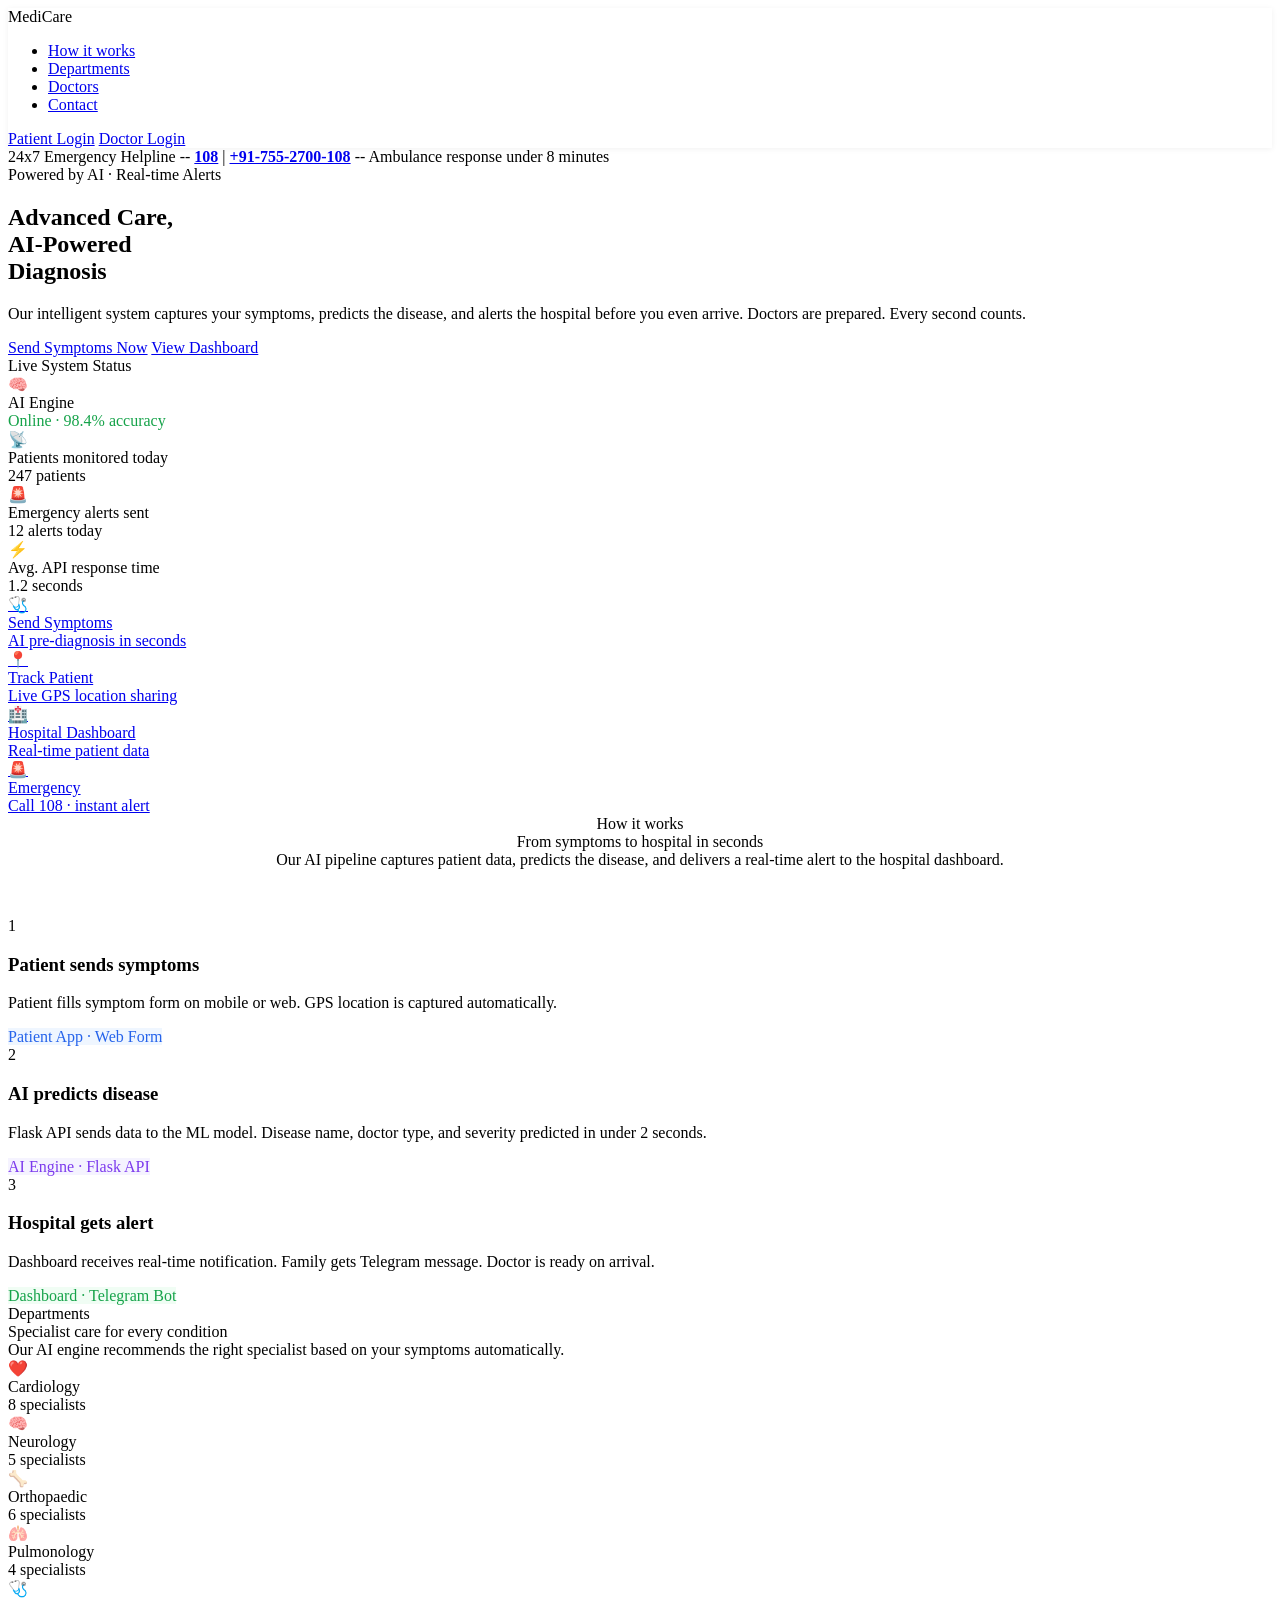
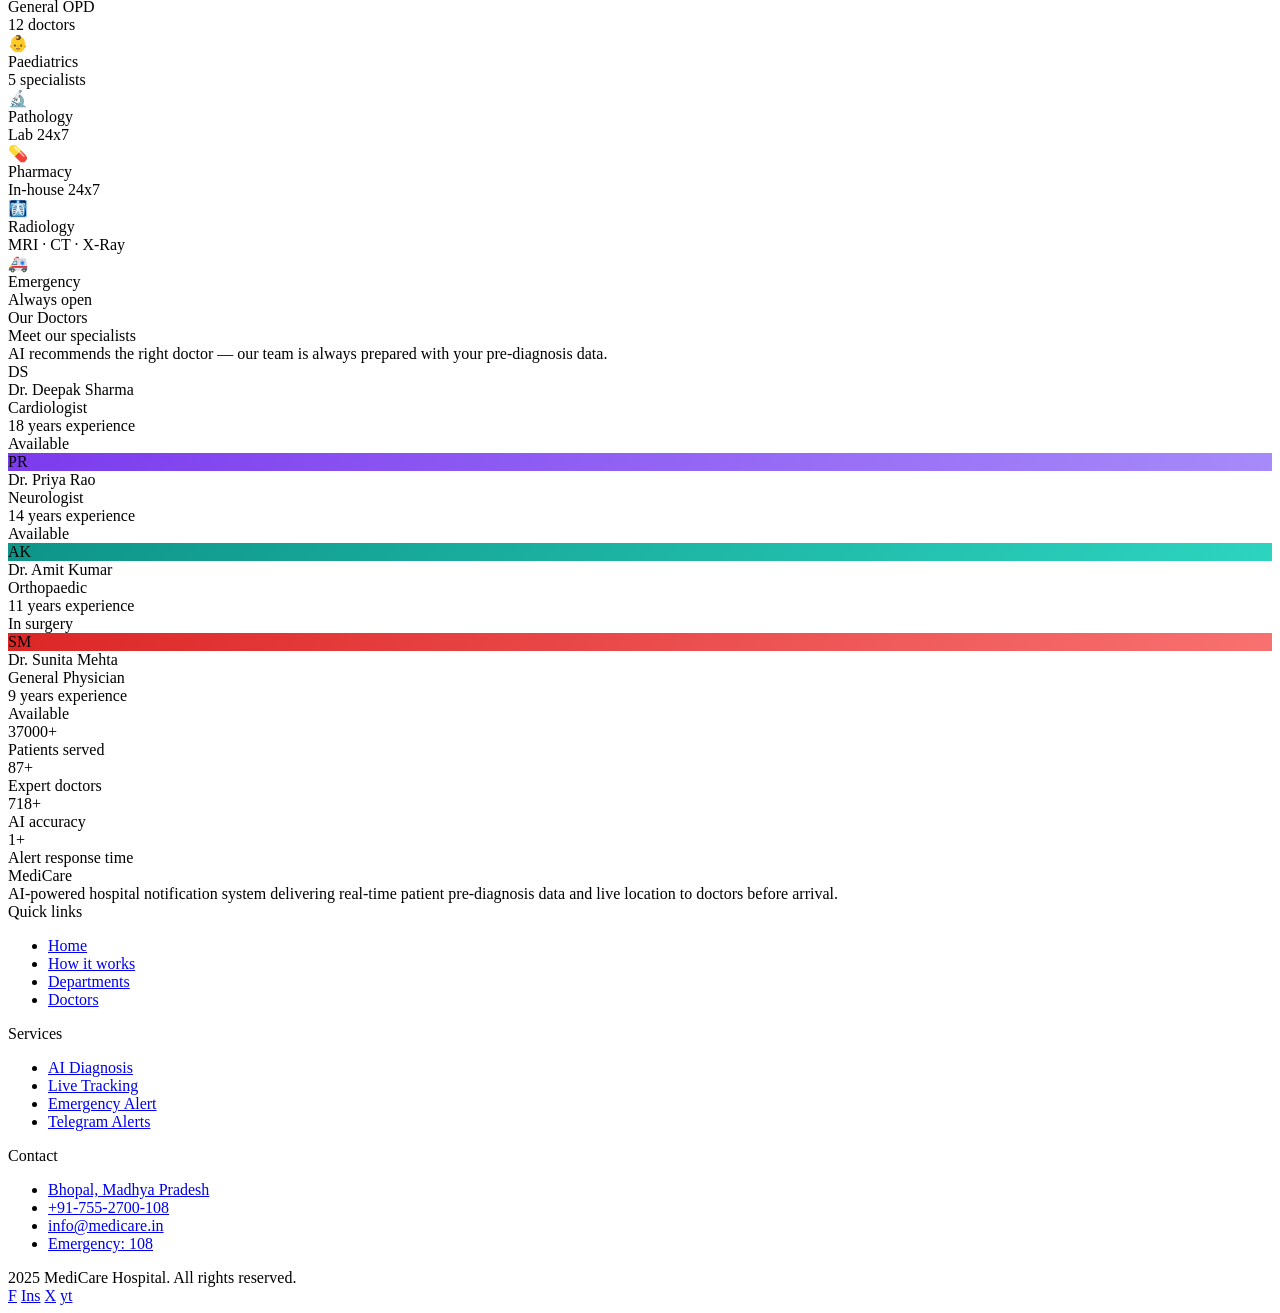
==== index.html @ 2931f601 "Initial commit" ====
<!DOCTYPE html>
<html lang="en">
<head>
  <meta charset="UTF-8"/>
  <meta name="viewport" content="width=device-width, initial-scale=1.0"/>
  <title>MediCare Hospital — AI-Powered Healthcare</title>
  <link href="https://fonts.googleapis.com/css2?family=Cormorant+Garamond:wght@600;700&family=DM+Sans:wght@300;400;500;600&display=swap" rel="stylesheet"/>
  <link rel="stylesheet" href="styles.css"/>
  <link rel="stylesheet" href="navbar-auth.css"/>
</head>
<body>

  <!-- NAVBAR -->
  <nav>
    <div class="logo">Medi<span>Care</span></div>
    <ul class="nav-links">
      <li><a href="#how">How it works</a></li>
      <li><a href="#departments">Departments</a></li>
      <li><a href="#doctors">Doctors</a></li>
      <li><a href="#contact">Contact</a></li>
    </ul>
    <div class="nav-right">
      <a href=" patient-login.html" class="btn btn-outline">Patient Login</a>
      <a href="doctor-login.html" class="btn btn-blue">Doctor Login</a>
    </div>
  </nav>

  <!-- EMERGENCY STRIP -->
  <div class="emergency-strip">
    <div class="pulse-dot"></div>
    <span>24x7 Emergency Helpline --</span>
    
  <a href="tel:108"><strong>108</strong></a> |
  <a href="tel:+917552700108"><strong>+91-755-2700-108</strong></a>


    <span>-- Ambulance response under 8 minutes</span>
  </div>
  

  <!-- HERO -->
  <section class="hero">
    <div class="hero-left">
      <div class="ai-badge">
        <div class="ai-badge-dot"></div>
        Powered by AI · Real-time Alerts
      </div>
      <h1>Advanced Care,<br/><span>AI-Powered</span><br/>Diagnosis</h1>
      <p>Our intelligent system captures your symptoms, predicts the disease, and alerts the hospital before you even arrive. Doctors are prepared. Every second counts.</p>
      <div class="hero-btns">
        <a href="#" class="btn btn-blue btn-lg">Send Symptoms Now</a>
        <a href="#" id="dashboardHero" class="btn btn-outline btn-lg">View Dashboard</a>
      </div>
    </div>
    <div class="hero-right">
      <div class="hero-card">
        <div class="hero-card-title">Live System Status</div>
        <div class="stat-row">
          <div class="stat-icon blue">🧠</div>
          <div>
            <div class="stat-label">AI Engine</div>
            <div class="stat-value" style="color:#16a34a">Online · 98.4% accuracy</div>
          </div>
        </div>
        <div class="stat-row">
          <div class="stat-icon green">📡</div>
          <div>
            <div class="stat-label">Patients monitored today</div>
            <div class="stat-value">247 patients</div>
          </div>
        </div>
        <div class="stat-row">
          <div class="stat-icon red">🚨</div>
          <div>
            <div class="stat-label">Emergency alerts sent</div>
            <div class="stat-value">12 alerts today</div>
          </div>
        </div>
        <div class="stat-row">
          <div class="stat-icon amber">⚡</div>
          <div>
            <div class="stat-label">Avg. API response time</div>
            <div class="stat-value">1.2 seconds</div>
          </div>
        </div>
      </div>
    </div>
  </section>

  <!-- QUICK ACTIONS -->
  <div class="quick-actions">
    <a class="qa-item" href="#"><div class="qa-icon">🩺</div><div><div class="qa-text-title">Send Symptoms</div><div class="qa-text-sub">AI pre-diagnosis in seconds</div></div></a>
    <a class="qa-item" href="#"><div class="qa-icon">📍</div><div><div class="qa-text-title">Track Patient</div><div class="qa-text-sub">Live GPS location sharing</div></div></a>
<a class="qa-item" id="dashboardQA" href="#">
  <div class="qa-icon">🏥</div>
  <div>
    <div class="qa-text-title">Hospital Dashboard</div>
    <div class="qa-text-sub">Real-time patient data</div>
  </div>
</a>    
<a class="qa-item" href="#"><div class="qa-icon">🚨</div><div><div class="qa-text-title">Emergency</div><div class="qa-text-sub">Call 108 · instant alert</div></div></a>
  </div>

  <!-- HOW IT WORKS -->
  <section class="section how-section" id="how">
    <div style="text-align:center">
      <div class="section-tag">How it works</div>
      <div class="section-title">From symptoms to hospital in seconds</div>
      <div class="section-sub" style="margin:0 auto 48px">Our AI pipeline captures patient data, predicts the disease, and delivers a real-time alert to the hospital dashboard.</div>
    </div>
    <div class="steps">
      <div class="step">
        <div class="step-num">1</div>
        <h3>Patient sends symptoms</h3>
        <p>Patient fills symptom form on mobile or web. GPS location is captured automatically.</p>
        <span class="step-tag" style="background:#eff6ff;color:#2563eb">Patient App · Web Form</span>
      </div>
      <div class="step">
        <div class="step-num">2</div>
        <h3>AI predicts disease</h3>
        <p>Flask API sends data to the ML model. Disease name, doctor type, and severity predicted in under 2 seconds.</p>
        <span class="step-tag" style="background:#f5f3ff;color:#7c3aed">AI Engine · Flask API</span>
      </div>
      <div class="step">
        <div class="step-num">3</div>
        <h3>Hospital gets alert</h3>
        <p>Dashboard receives real-time notification. Family gets Telegram message. Doctor is ready on arrival.</p>
        <span class="step-tag" style="background:#f0fdf4;color:#16a34a">Dashboard · Telegram Bot</span>
      </div>
    </div>
  </section>

  <!-- DEPARTMENTS -->
  <section class="section dept-section" id="departments">
    <div class="section-tag">Departments</div>
    <div class="section-title">Specialist care for every condition</div>
    <div class="section-sub">Our AI engine recommends the right specialist based on your symptoms automatically.</div>
    <div class="dept-grid">
      <div class="dept-card"><span class="dept-icon">❤️</span><div class="dept-name">Cardiology</div><div class="dept-count">8 specialists</div></div>
      <div class="dept-card"><span class="dept-icon">🧠</span><div class="dept-name">Neurology</div><div class="dept-count">5 specialists</div></div>
      <div class="dept-card"><span class="dept-icon">🦴</span><div class="dept-name">Orthopaedic</div><div class="dept-count">6 specialists</div></div>
      <div class="dept-card"><span class="dept-icon">🫁</span><div class="dept-name">Pulmonology</div><div class="dept-count">4 specialists</div></div>
      <div class="dept-card"><span class="dept-icon">🩺</span><div class="dept-name">General OPD</div><div class="dept-count">12 doctors</div></div>
      <div class="dept-card"><span class="dept-icon">👶</span><div class="dept-name">Paediatrics</div><div class="dept-count">5 specialists</div></div>
      <div class="dept-card"><span class="dept-icon">🔬</span><div class="dept-name">Pathology</div><div class="dept-count">Lab 24x7</div></div>
      <div class="dept-card"><span class="dept-icon">💊</span><div class="dept-name">Pharmacy</div><div class="dept-count">In-house 24x7</div></div>
      <div class="dept-card"><span class="dept-icon">🩻</span><div class="dept-name">Radiology</div><div class="dept-count">MRI · CT · X-Ray</div></div>
      <div class="dept-card"><span class="dept-icon">🚑</span><div class="dept-name">Emergency</div><div class="dept-count">Always open</div></div>
     
    </div>
  </section>

  <!-- DOCTORS -->
  <section class="section doctors-section" id="doctors">
    <div class="section-tag">Our Doctors</div>
    <div class="section-title">Meet our specialists</div>
    <div class="section-sub">AI recommends the right doctor — our team is always prepared with your pre-diagnosis data.</div>
    <div class="doctors-grid">
      <div class="doctor-card">
        <div class="doctor-avatar">DS</div>
        <div class="doctor-name">Dr. Deepak Sharma</div>
        <div class="doctor-spec">Cardiologist</div>
        <div class="doctor-exp">18 years experience</div>
        <span class="available-badge available">Available</span>
      </div>
      <div class="doctor-card">
        <div class="doctor-avatar" style="background:linear-gradient(135deg,#7c3aed,#a78bfa)">PR</div>
        <div class="doctor-name">Dr. Priya Rao</div>
        <div class="doctor-spec">Neurologist</div>
        <div class="doctor-exp">14 years experience</div>
        <span class="available-badge available">Available</span>
      </div>
      <div class="doctor-card">
        <div class="doctor-avatar" style="background:linear-gradient(135deg,#0d9488,#2dd4bf)">AK</div>
        <div class="doctor-name">Dr. Amit Kumar</div>
        <div class="doctor-spec">Orthopaedic</div>
        <div class="doctor-exp">11 years experience</div>
        <span class="available-badge busy">In surgery</span>
      </div>
      <div class="doctor-card">
        <div class="doctor-avatar" style="background:linear-gradient(135deg,#dc2626,#f87171)">SM</div>
        <div class="doctor-name">Dr. Sunita Mehta</div>
        <div class="doctor-spec">General Physician</div>
        <div class="doctor-exp">9 years experience</div>
        <span class="available-badge available">Available</span>
      </div>
    </div>
  </section>

  <!-- STATS -->
  <section class="stats-section">
    <div class="stats-grid">
      <div class="stat-item"><div class="stat-number">50,000+</div><div class="stat-divider"></div><div class="stat-name">Patients served</div></div>
      <div class="stat-item"><div class="stat-number">120+</div><div class="stat-divider"></div><div class="stat-name">Expert doctors</div></div>
      <div class="stat-item"><div class="stat-number">98.4%</div><div class="stat-divider"></div><div class="stat-name">AI accuracy</div></div>
      <div class="stat-item"><div class="stat-number">2s</div><div class="stat-divider"></div><div class="stat-name">Alert response time</div></div>
    </div>
  </section>

  <!-- FOOTER -->
  <footer id="contact">
    <div class="footer-grid">
      <div>
        <div class="footer-logo">Medi<span>Care</span></div>
        <div class="footer-desc">AI-powered hospital notification system delivering real-time patient pre-diagnosis data and live location to doctors before arrival.</div>
      </div>
      <div>
        <div class="footer-heading">Quick links</div>
        <ul class="footer-links">
          <li><a href="#">Home</a></li>
          <li><a href="#how">How it works</a></li>
          <li><a href="#departments">Departments</a></li>
          <li><a href="#doctors">Doctors</a></li>
        </ul>
      </div>
      <div>
        <div class="footer-heading">Services</div>
        <ul class="footer-links">
          <li><a href="#">AI Diagnosis</a></li>
          <li><a href="#">Live Tracking</a></li>
          <li><a href="#">Emergency Alert</a></li>
          <li><a href="#">Telegram Alerts</a></li>
        </ul>
      </div>
      <div>
        <div class="footer-heading">Contact</div>
        <ul class="footer-links">
          <li><a href="#">Bhopal, Madhya Pradesh</a></li>
          <li><a href="#">+91-755-2700-108</a></li>
          <li><a href="#">info@medicare.in</a></li>
          <li><a href="#">Emergency: 108</a></li>
        </ul>
      </div>
    </div>
    <div class="footer-bottom">
      <div class="footer-copy">2025 MediCare Hospital. All rights reserved.</div>
      <div class="footer-socials">
        <a class="social-btn" href="https://www.facebook.com/" target="_blank">F</a>
<a class="social-btn" href="https://www.instagram.com/" target="_blank">Ins</a>
<a class="social-btn" href="https://x.com/" target="_blank">X</a>
<a class="social-btn" href="https://www.youtube.com/" target="_blank">yt</a>
    </div>
  </footer>
  <!-- Patient login-->

  
<script src="script.js"></script>
 <script src="auth.js"></script>
<script>
  Auth.updateNavbar(); // navbar check karo page load pe
</script>
</body>
</html>
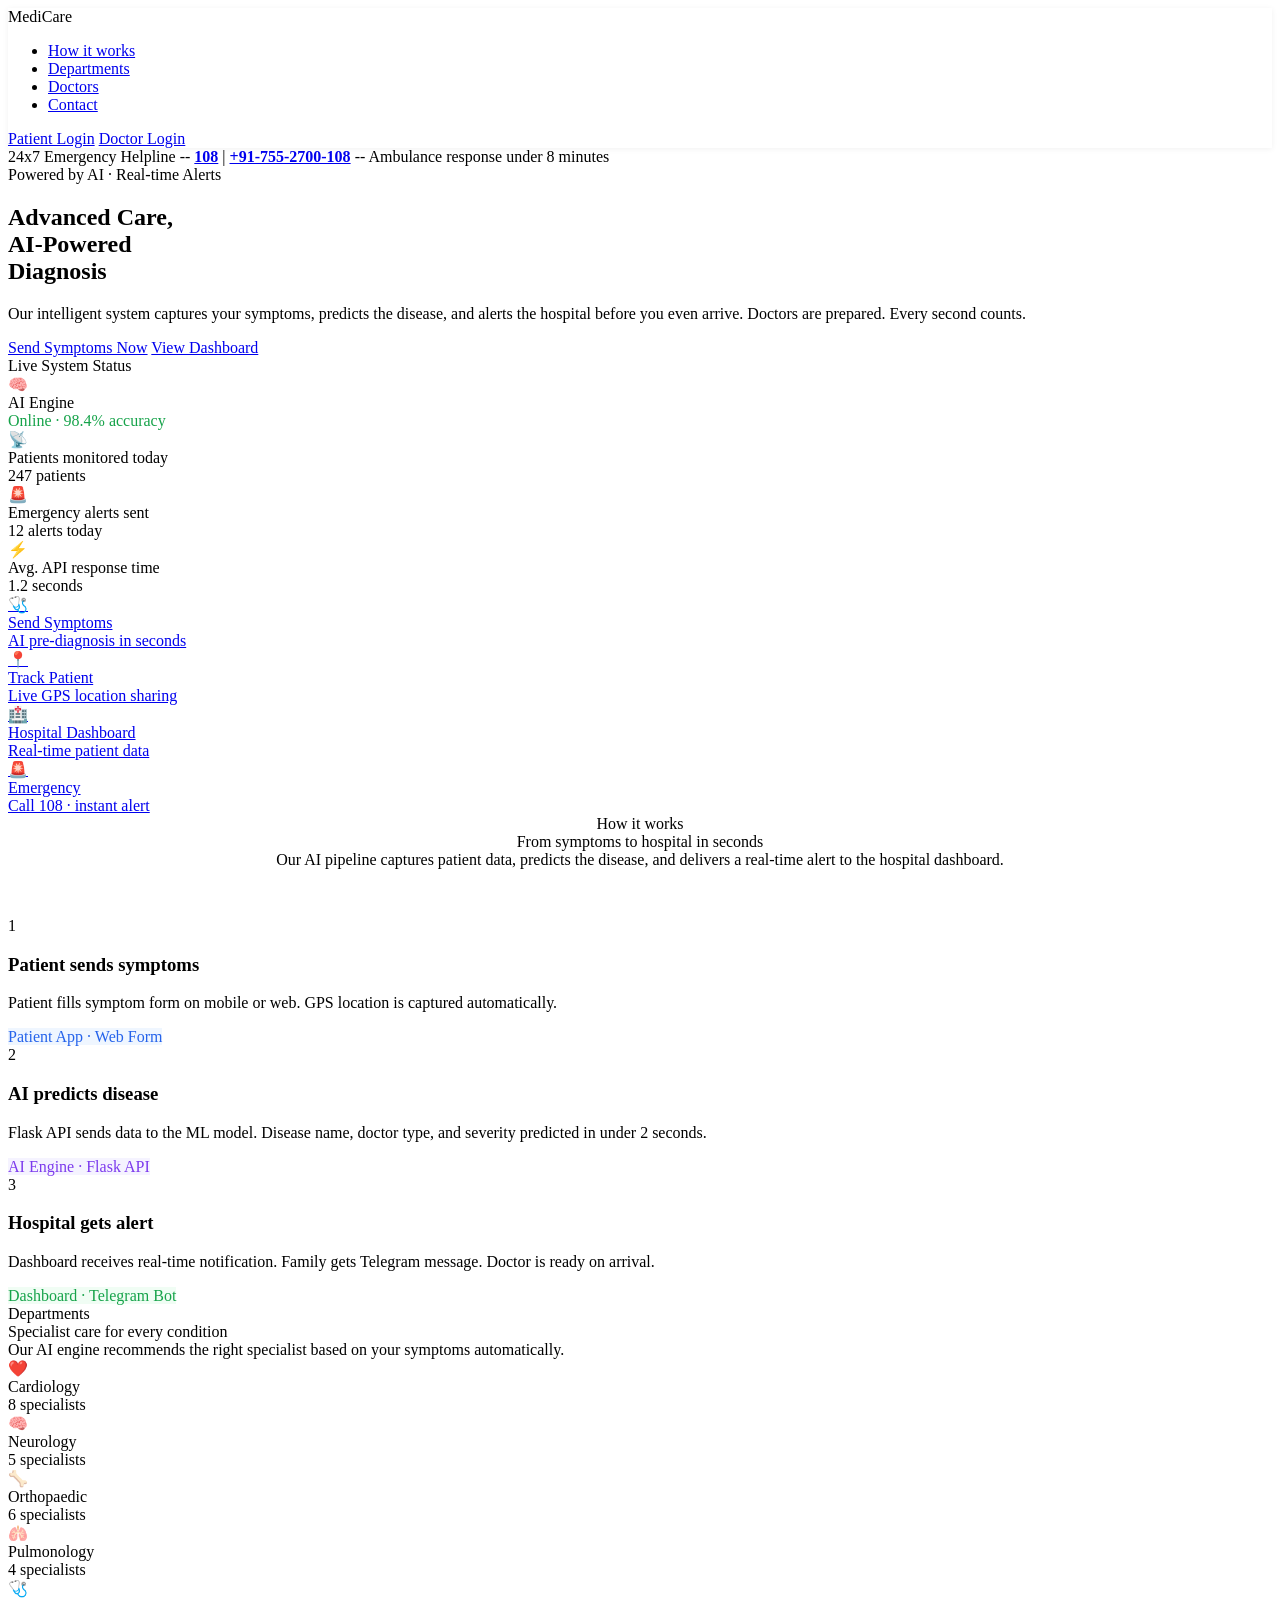
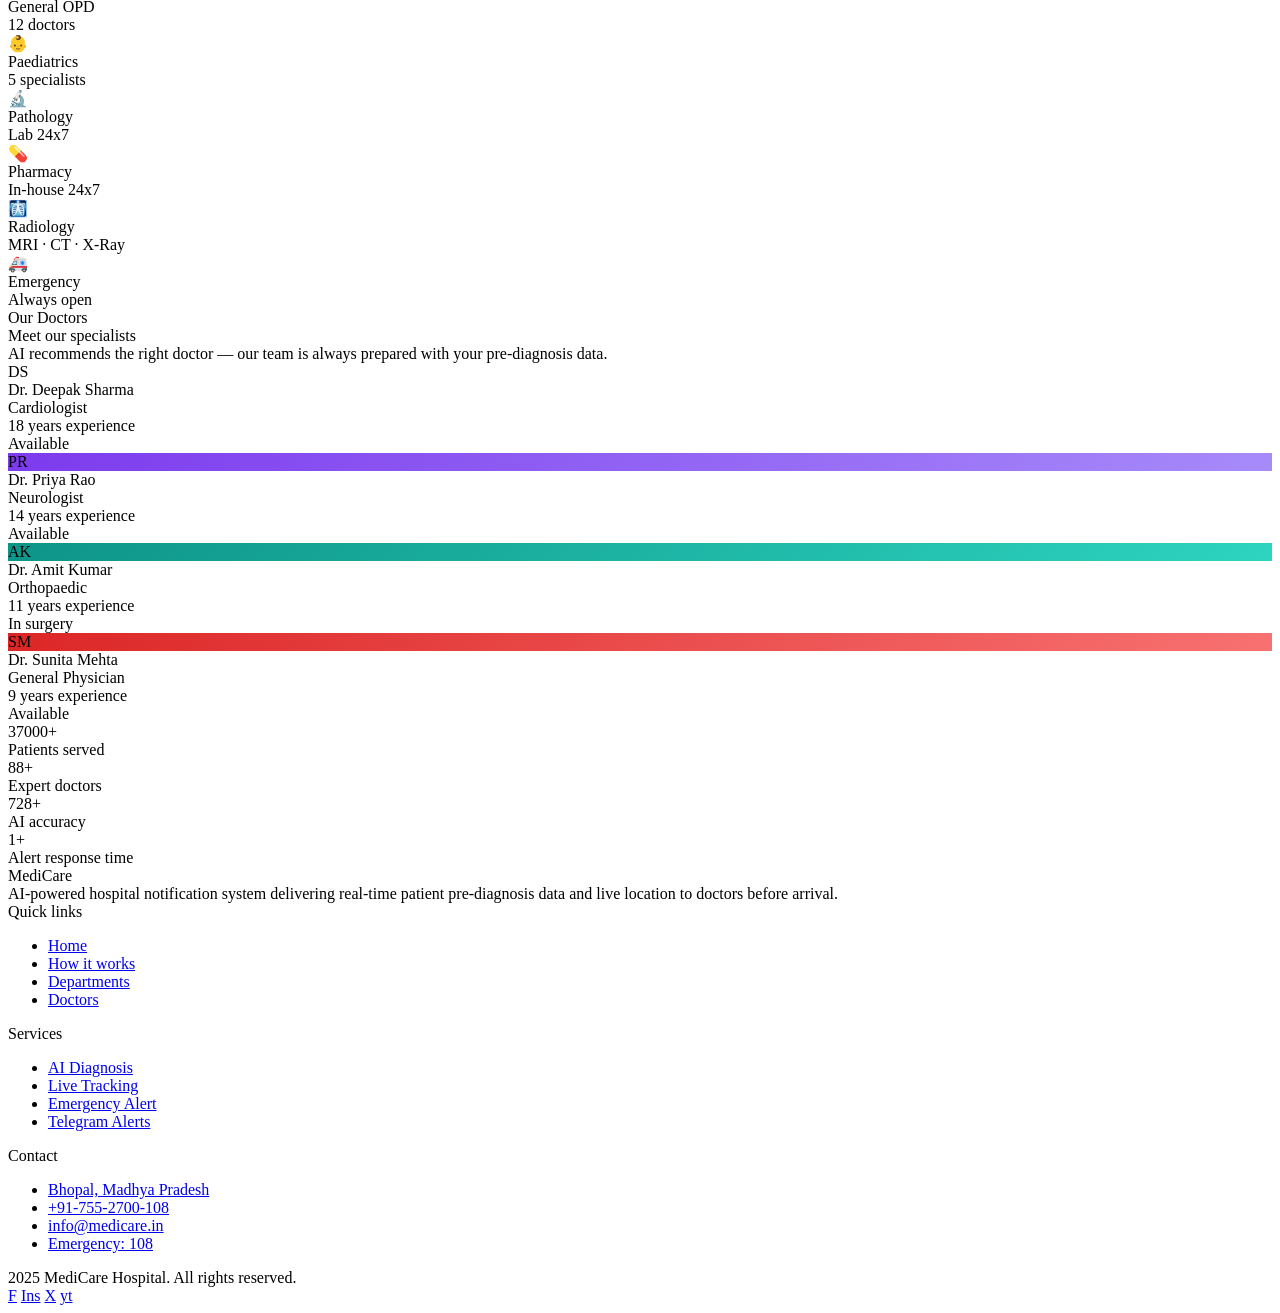
==== commit c2bf076b: "adding location feature" ====
--- a/index.html
+++ b/index.html
@@ -7,6 +7,7 @@
   <link href="https://fonts.googleapis.com/css2?family=Cormorant+Garamond:wght@600;700&family=DM+Sans:wght@300;400;500;600&display=swap" rel="stylesheet"/>
   <link rel="stylesheet" href="styles.css"/>
   <link rel="stylesheet" href="navbar-auth.css"/>
+  
 </head>
 <body>
 
@@ -18,6 +19,7 @@
       <li><a href="#departments">Departments</a></li>
       <li><a href="#doctors">Doctors</a></li>
       <li><a href="#contact">Contact</a></li>
+      
     </ul>
     <div class="nav-right">
       <a href=" patient-login.html" class="btn btn-outline">Patient Login</a>
@@ -90,7 +92,8 @@
   <!-- QUICK ACTIONS -->
   <div class="quick-actions">
     <a class="qa-item" href="#"><div class="qa-icon">🩺</div><div><div class="qa-text-title">Send Symptoms</div><div class="qa-text-sub">AI pre-diagnosis in seconds</div></div></a>
-    <a class="qa-item" href="#"><div class="qa-icon">📍</div><div><div class="qa-text-title">Track Patient</div><div class="qa-text-sub">Live GPS location sharing</div></div></a>
+    <a class="qa-item" href="track patient.html"><div class="qa-icon">📍</div><div><div class="qa-text-title">Track Patient</div><div class="qa-text-sub">Live GPS location sharing</div></div></a>
+    
 <a class="qa-item" id="dashboardQA" href="#">
   <div class="qa-icon">🏥</div>
   <div>
